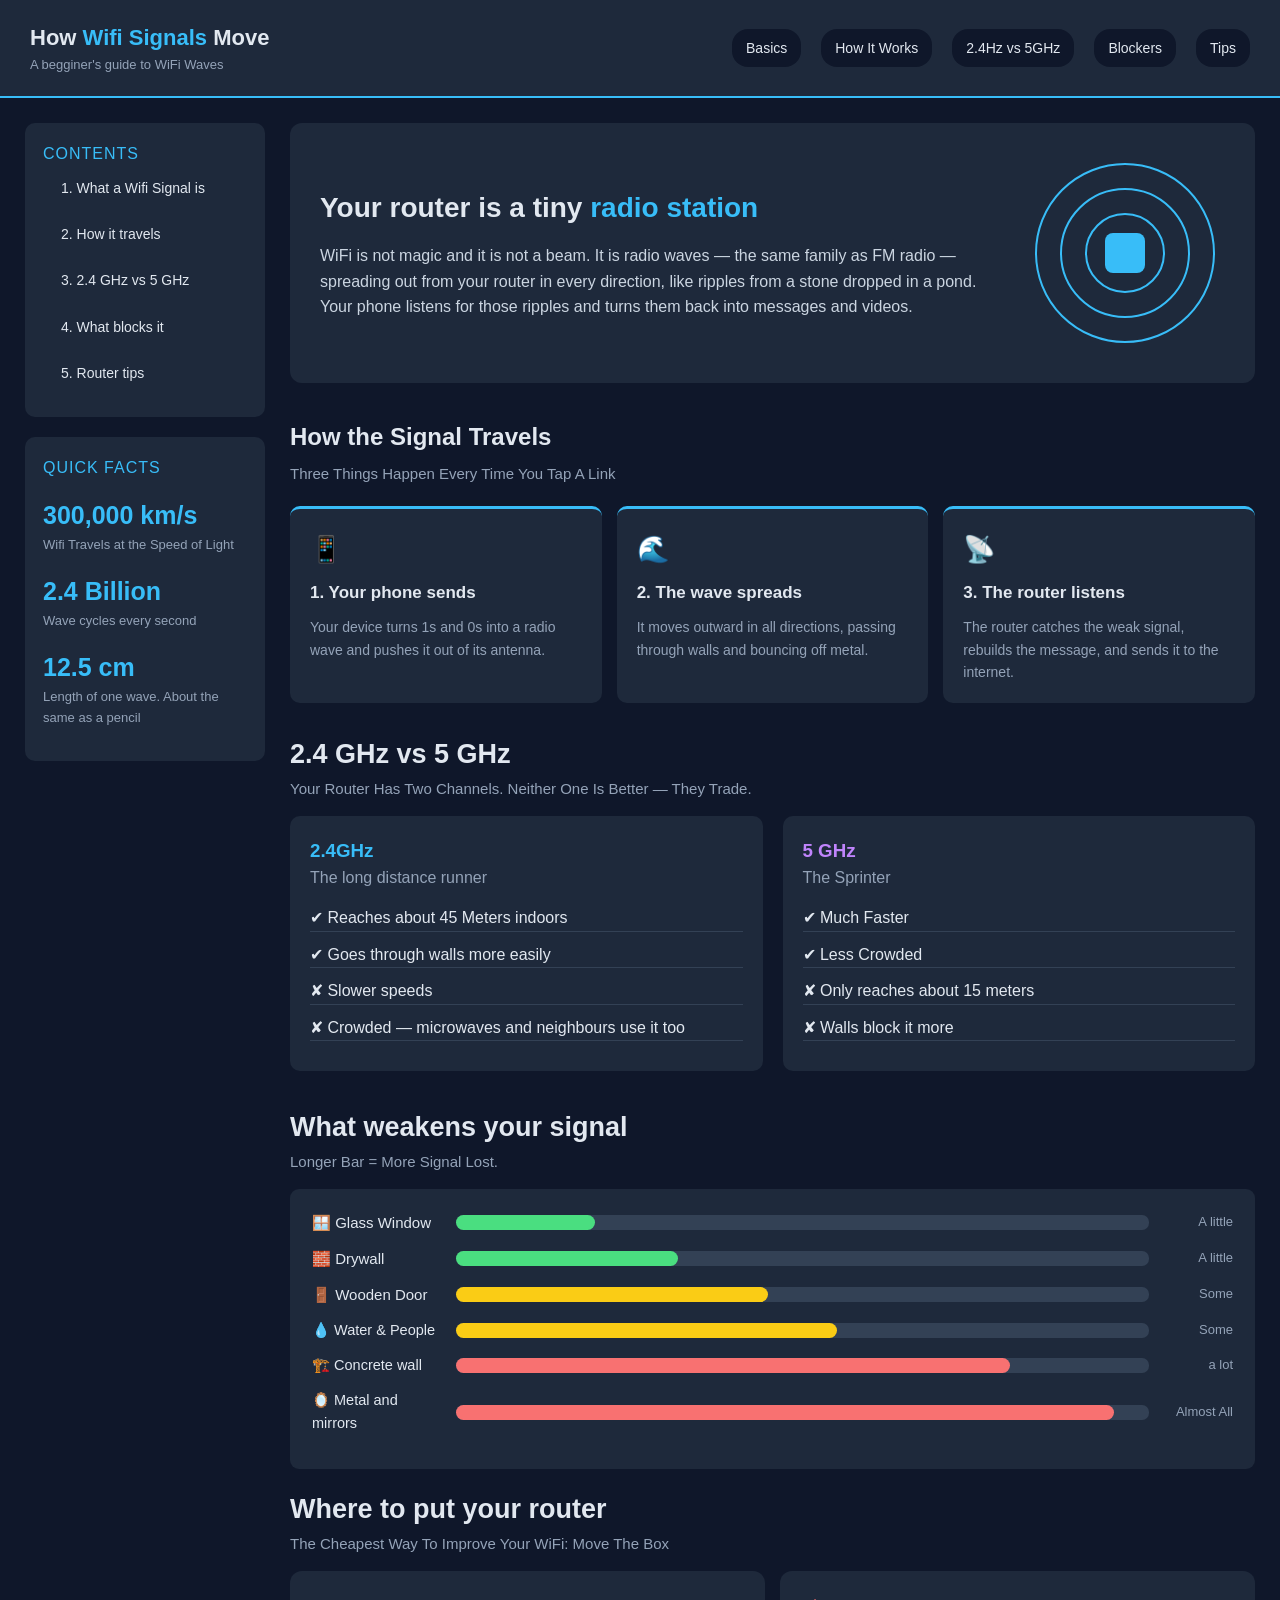
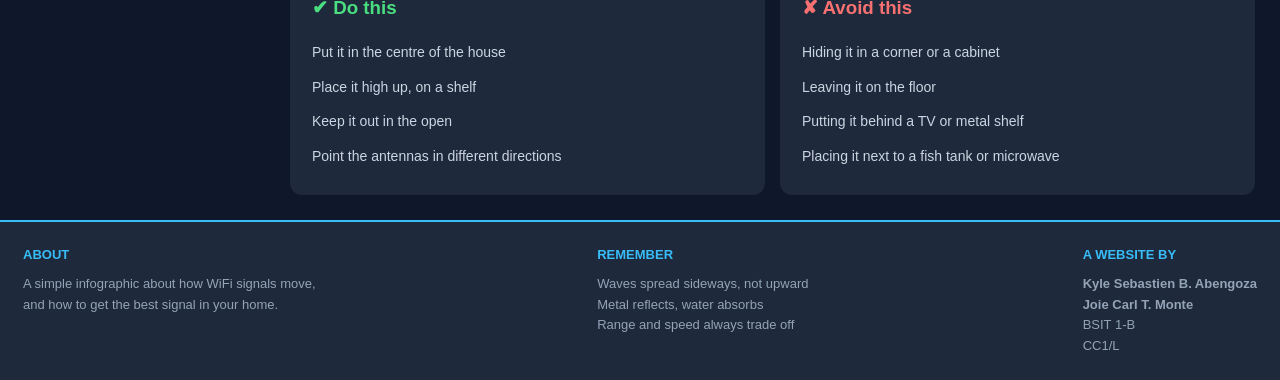
==== MAAMRIZZA/website.html @ 86022f6a "my website projects" ====
<!DOCTYPE html>
<html>
  <head>
    <meta charset="UTF-8">
    <meta name="viewport" content="width=device-width, initial-scale=1.0">
    <title>Kyle</title>
    <link rel="stylesheet" href="websitefinal.css">
  </head>
  <body>
    <header class="header">
      <div>
        <div class="logo">How <span>Wifi Signals</span> Move</div>
        <div class="undertext">A begginer's guide to WiFi Waves</div>
      </div>
      <nav class="navlinks">
        <a href="#basics">Basics</a>
        <a href="#card">How It Works</a>
        <a href="#2G">2.4Hz vs 5GHz</a>
        <a href="#graph">Blockers</a>
        <a href="#tips">Tips</a>
      </nav>
    </header>

    <div class="layout">
      <aside>
        <div class="side-box">
          <div class="sidebar-title">Contents</div>
          <ul>
            <li>1. What a Wifi Signal is</li>
            <li>2. How it travels</li>
            <li>3. 2.4 GHz vs 5 GHz</li>
            <li>4. What blocks it</li>
            <li>5. Router tips</li>
          </ul>
        </div>

        <div class="side-box">
          <div class="sidebar-title2">Quick Facts</div>

          <div class="info-box">
            <div class="info-no">300,000 km/s</div>
            <div class="info-text">Wifi Travels at the Speed of Light</div>
          </div>

          <div class="info-box">
            <div class="info-no">2.4 Billion</div>
            <div class="info-text">Wave cycles every second</div>
          </div>

          <div class="info-box">
            <div class="info-no">12.5 cm</div>
            <div class="info-text">Length of one wave. About the same as a pencil</div>
          </div>
        </div>
      </aside>

      <main>
        <section class="section" id="basics">
          <div class="intro">
            <div class="intro-text">
              <h1>Your router is a tiny <span>radio station</span></h1>
              <p>
                WiFi is not magic and it is not a beam. It is radio waves — the same family as FM radio — spreading out from your router in every direction, like ripples from a stone dropped in a pond. Your phone listens for those ripples and turns them back into messages and videos.
              </p>
            </div>

            <div class="router-picture">
              <div class="circle circle-1"></div>
              <div class="circle circle-2"></div>
              <div class="circle circle-3"></div>
              <div class="router-box"></div>
            </div>
          </div>
        </section>

        <section id="card">
          <h2 class="signal">How the Signal Travels</h2>
          <p class="section-sub">Three things happen every time you tap a link</p>

          <div class="cardholder">
            <div class="card">
              <div class="card-icon">📱</div>
              <h3>1. Your phone sends</h3>
              <p class="card-info">
                Your device turns 1s and 0s into a radio wave and pushes it out of its antenna.
              </p>
            </div>

            <div class="card">
              <div class="card-icon">🌊</div>
              <h3>2. The wave spreads</h3>
              <p class="card-info">
                It moves outward in all directions, passing through walls and bouncing off metal.
              </p>
            </div>

            <div class="card">
              <div class="card-icon">📡</div>
              <h3>3. The router listens</h3>
              <p class="card-info">
                The router catches the weak signal, rebuilds the message, and sends it to the internet.
              </p>
            </div>
          </div>
        </section>

        <section class="section" id="2G">
          <h1 class="vs">2.4 GHz vs 5 GHz</h1>
          <p class="section-sub">
            Your router has two channels. Neither one is better — they trade.
          </p>
          <div class="container-hz" id="bands">
            <div class="boxes blue">
              <h3>2.4GHz</h3>
              <p class="box-sub">The long distance runner</p>
              <ul>
                <li>✔ Reaches about 45 Meters indoors</li>
                <li>✔ Goes through walls more easily</li>
                <li>✘ Slower speeds</li>
                <li>✘ Crowded — microwaves and neighbours use it too</li>
              </ul>
            </div>

            <div class="boxes next">
              <h3>5 GHz</h3>
              <p class="box-sub">The Sprinter</p>
              <ul>
                <li>✔ Much Faster</li>
                <li>✔ Less Crowded</li>
                <li>✘ Only reaches about 15 meters</li>
                <li>✘ Walls block it more</li>
              </ul>
            </div>
          </div>
        </section>

        <section id="graph">
          <h1 class="section-info">What weakens your signal</h1>
          <p class="section-sub">Longer bar = more signal lost.</p>

          <div class="bars">
            <div class="bar-row">
              <div class="bar-label">🪟 Glass Window</div>
              <div class="bar-track">
                <div class="bar-fill good" style="width: 20%;"></div>
              </div>
              <div class="bar-value">A little</div>
            </div>

            <div class="bar-row">
              <div class="bar-label">🧱 Drywall</div>
              <div class="bar-track">
                <div class="bar-fill good" style="width: 32%;"></div>
              </div>
              <div class="bar-value">A little</div>
            </div>

            <div class="bar-row">
              <div class="bar-label">🚪 Wooden Door</div>
              <div class="bar-track">
                <div class="bar-fill medium" style="width: 45%;"></div>
              </div>
              <div class="bar-value">Some</div>
            </div>

            <div class="bar-row">
              <div class="bar-label water">💧 Water & People</div>
              <div class="bar-track">
                <div class="bar-fill medium" style="width: 55%;"></div>
              </div>
              <div class="bar-value">Some</div>
            </div>

            <div class="bar-row">
              <div class="bar-label water">🏗️ Concrete wall</div>
              <div class="bar-track">
                <div class="bar-fill bad" style="width: 80%;"></div>
              </div>
              <div class="bar-value">a lot</div>
            </div>

            <div class="bar-row">
              <div class="bar-label water">🪞 Metal and mirrors</div>
              <div class="bar-track">
                <div class="bar-fill bad" style="width: 95%;"></div>
              </div>
              <div class="bar-value">Almost All</div>
            </div>
          </div>
        </section>

        <section id="tips">
          <h1 style="font-size: 27px;">Where to put your router</h1>
          <p class="section-sub">The cheapest way to improve your WiFi: move the box</p>
          <div class="tips-box">
            <div class="do-this check">
              <h3>✔ Do this</h3>
              <ul>
                <li>Put it in the centre of the house</li>
                <li>Place it high up, on a shelf</li>
                <li>Keep it out in the open</li>
                <li>Point the antennas in different directions</li>
              </ul>
            </div>

            <div class="do-this wrong">
              <h3>✘ Avoid this</h3>
              <ul>
                <li>Hiding it in a corner or a cabinet</li>
                <li>Leaving it on the floor</li>
                <li>Putting it behind a TV or metal shelf</li>
                <li>Placing it next to a fish tank or microwave</li>
              </ul>
            </div>
          </div>
        </section>
      </main>
    </div>

    <footer class="footer">
      <div class="footer-column">
        <h4>ABOUT</h4>
        <p>A simple infographic about how WiFi signals move, and how to get the best signal in your home.</p>
      </div>

      <div class="footer-column">
        <h4>REMEMBER</h4>
        <ul>
          <li>Waves spread sideways, not upward</li>
          <li>Metal reflects, water absorbs</li>
          <li>Range and speed always trade off</li>
        </ul>
      </div>

      <div class="footer-column">
        <h4>A WEBSITE BY</h4>
        <ul>
          <li><strong>Kyle Sebastien B. Abengoza</strong></li>
          <li><strong>Joie Carl T. Monte</strong></li>
          <li>BSIT 1-B</li>
          <li>CC1/L</li>
        </ul>
      </div>
    </footer>
  </body>
</html>
---- MAAMRIZZA/websitefinal.css ----
/*GENERAL CSS GENERAL CSS GENERAL CSS*/
 
 *{
   margin: 0;
   padding: 0;
   box-sizing: border-box;
 }
 html{
  scroll-behavior: smooth;
 }
 body{
   line-height: 1.6;
   color: #e2e8f0;    
   background-color: #0f172a;
   font-family: Arial, Helvetica, sans-serif; 
 }
 a{
   text-decoration: none;
   color:  #e2e8f0; 
 }
 ul{
   list-style: none;
 }
  /* LAYOUT FOR THE SIDEBAR AND BODY */
 .layout{ 
  display: grid;
  grid-template-columns: 240px 1fr; /* 240px for the sidebar and the remaining space is for the body */
  padding: 25px;
  gap: 25px;
  }
 

/* HEADER CSS HEADER CSS HEADER CSS */

 .header{
   background-color: #1e293b;
   border-bottom: 2px solid #38bdf8;
   padding: 20px 30px;
   display: flex;
   align-items: center;
   flex-wrap: wrap;
   justify-content: space-between;
 }
 .logo{
   font-size: 22px;
   font-weight: bold;
 }
 .logo span{
   color: #38bdf8;
 }
 .undertext{
   font-size: 13px;
   color: #94a3b8;
 }
 .navlinks{
   display:flex;
   gap: 20px;
   flex-wrap: wrap;
   
 }
 .navlinks a{
   background-color: #0f172a;
   border-radius: 16px;
   padding: 8px 14px;
   font-size: 14px;
   transition: background-color 0.5s
 }
 .navlinks a:hover{
   background-color: #38bdf8;
 }


/* SIDEBAR CSS SIDEBAR CSS SIDEBAR CSS */


 .side-box{
   background-color: #1e293b; 
   border-radius: 10px;
   padding: 18px;
   margin-bottom: 20px;
 }
 .sidebar-title{
   color: #38bdf8;
   text-transform: uppercase;
   letter-spacing: 1px;
 }
 .side-box li{
   padding: 10px 18px;
   font-size: 14px;
   margin-bottom: 4px;
   transition: background-color .25s
 }
 .side-box li:hover{
   background-color: #334155;
 }
 .sidebar-title2{
   color: #38bdf8;
   text-transform: uppercase;
   letter-spacing: 1px;
   margin-bottom: 15px;
 }
 .info-box{
   margin-bottom: 15px;
 }

 .info-no{
   color: #38bdf8;
   font-weight: bold;
   font-size: 25px;
  
 }
 .info-text{
   color:#94a3b8;
   font-size: 13px;
 }
 


/* INTRO CSS INTRO CSS INTRO CSS */
      .intro{
        background-color: #1e293b;
        padding: 30px;
        border-radius: 12px;
        display: flex;
        flex-wrap: wrap;
        align-items: center;
        gap: 30px;
      }
      .intro-text{
        flex:1;
        min-width: 260px;
      }
      
      .intro-text span{
        color:#38bdf8;

      }
      .intro-text h1{
        font-size: 28px;
        margin-bottom: 12px;  
      }
      .intro-text p{
        color: #cbd5e1;
      }
  /* IMAGE ANIMATION IMAGE ANIMATION */

.router-picture {
  position: relative;
  width: 200px;
  height: 200px;
}

.circle {
  position: absolute;
  border: 2px solid #38bdf8;
  border-radius: 50%; 
  animation: wifi 3s infinite;
  
}
.circle-1{
  width: 80px;
  height:80px;
  top: 60px;
  left: 60px;
  animation-delay: 0s;
}
.circle-2{
  width: 130px;
  height: 130px;
  top:35px;
  left:35px;
   animation-delay: 0.5s;
}
.circle-3{
  width: 180px;
  height: 180px;
  top: 10px;
  left: 10px;
  animation-delay: 1s;
}
@keyframes wifi{
  0% { opacity: 0.2; }
  50%{ opacity: 1; }
  100%{opacity: 0.2;}
}
.router-box{
  position:absolute;
  top: 80px;
  left: 80px;
  width: 40px;
  height: 40px;
  background-color: #38bdf8;
  border-radius: 8px;
}

.section{
  margin-bottom: 35px;
}

  .section-sub{
    color: #94a3b8;
    font-size: 15px;
    text-transform:capitalize;
    margin-bottom: 15px;
  }
  .section-info{
    font-size: 27px;
  }
  .signal{
    margin-bottom: 6px;
  }
  

/* CARDS == CARDS == CARDS == CARDS */

.cardholder{
  margin-top: 20px;
  display:grid;
  grid-template-columns: repeat(3, 1fr);
  gap: 15px;
  margin-bottom: 30px;
}
.card{
  background-color: #1e293b;
  padding: 20px;
  border-radius: 10px;
  border-top: 3px solid #38bdf8;
  transition: background-color 0.3s;
  
}
.card:hover{
  background-color: #334155;
}
.card-icon{
  font-size: 26px;
  margin-bottom: 8px;
  
}
.card h3{
  margin-bottom: 10px;
  font-size: 17px;
}
.card p{
  font-size: 14px;
  color: #94a3b8;
}

/* == COMPARE PART == COMPARE PART == COMPARE PART ==*/

.container-hz{
  display: grid;
  grid-template-columns: 1fr 1fr;
  gap: 20px;
}
.boxes{
  background-color:  #1e293b;
  padding: 20px;
  border-radius: 10px;
}
.box-sub{
 color:#94a3b8;
 margin-bottom: 14px;
}
.boxes li{
  margin-bottom: 10px;
  border-bottom: 1px solid #334155;
}
.vs{
  font-size: 27px;
}

.blue h3{
  color: #38bdf8;
}
.next h3{
  color: #c084fc;
 }

/* BARS BARS BARS BARS*/

.bars{
  background-color: #1e293b;
  padding: 22px;
  border-radius: 9px;
  margin-bottom: 19px;
  
}
.bar-row{
  display: flex;
  gap: 14px;
  align-items: center;
  margin-bottom: 12px;
}
.bar-label{
  width: 130px;
  font-size: 15px;
}
.bar-track{
  flex: 1;
  background-color: #334155;
  border-radius: 7px;
  height: 15px;
  
}
.bar-fill{
  border-radius: 12px;
  height: 100%;
 
}
.good{
  background-color: #4ade80;
}
.medium{
  background-color: #facc15;
}
.bad{
  background-color: #f87171;
}
.water{
  font-size: 14.5px;
}

.bar-value{
  width: 70px;
  font-size: 13px;
  color: #94a3b8;
  text-align: right;
}


/*TIPS TIPS TIPS TIPS*/
.do-this{
  background-color: #1e293b;
  padding: 22px;
  border-radius: 12px;
}
.tips-box{
  display: grid;
  grid-template-columns: 1fr 1fr;
  gap: 15px;
}

.do-this h3{
  margin-bottom: 13px;
}
.check h3{
  color:#4ade80;
}
.wrong h3{
  color: #f87171;
}
.do-this li{
  padding: 6px 0;
  font-size: 14px;
  color: #cbd5e1;
}

/* FOOTER FOOTER FOOTER FOOTER FOOTER */

.footer{
  display: flex;
  border-top: 2px solid #38bdf8;
  background-color:  #1e293b;
  padding: 23px;
  flex-wrap: wrap;
  justify-content: space-between;
}
.footer-column{
 max-width: 300px;
}
.footer h4{
  font-size: 13px;
  color: #38bdf8;
  text-transform: uppercase;
  margin-bottom: 8px;
}
.footer li,
.footer p{
  font-size: 13px;
  color: #94a3b8;
}
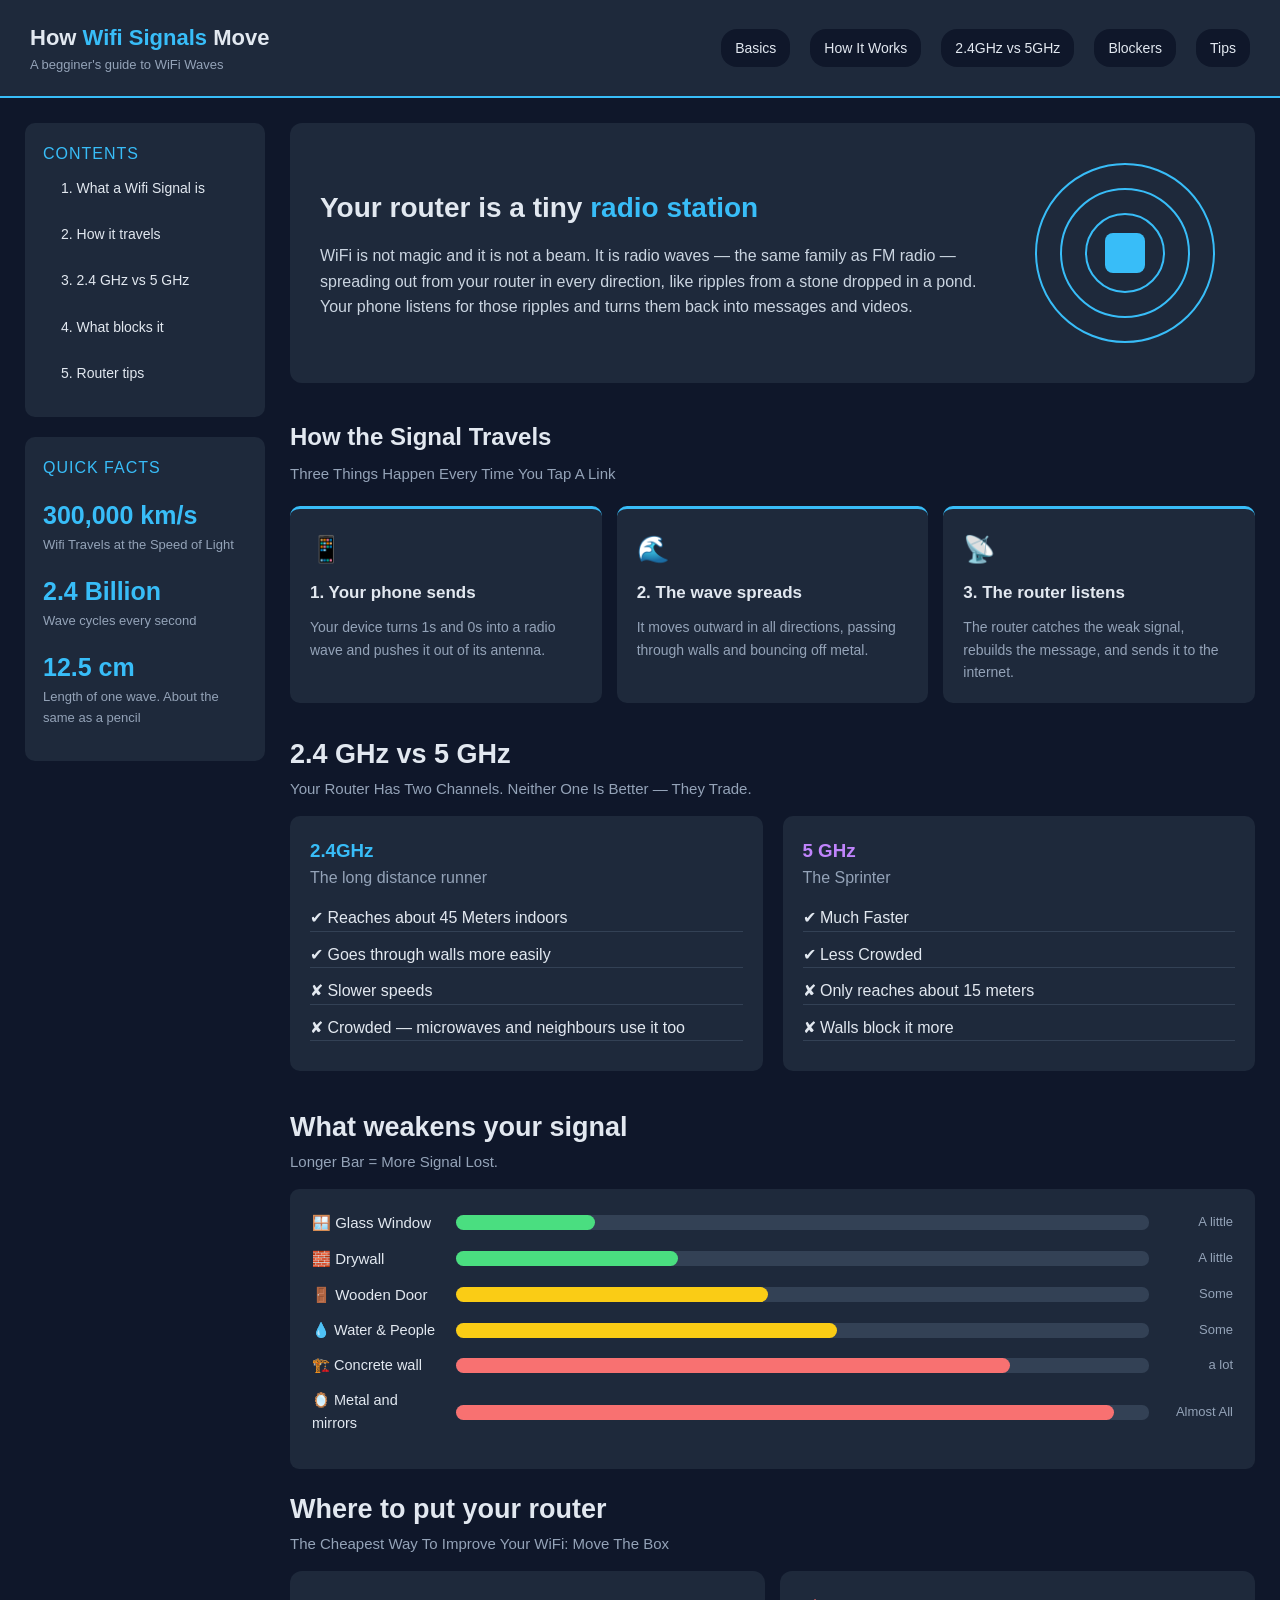
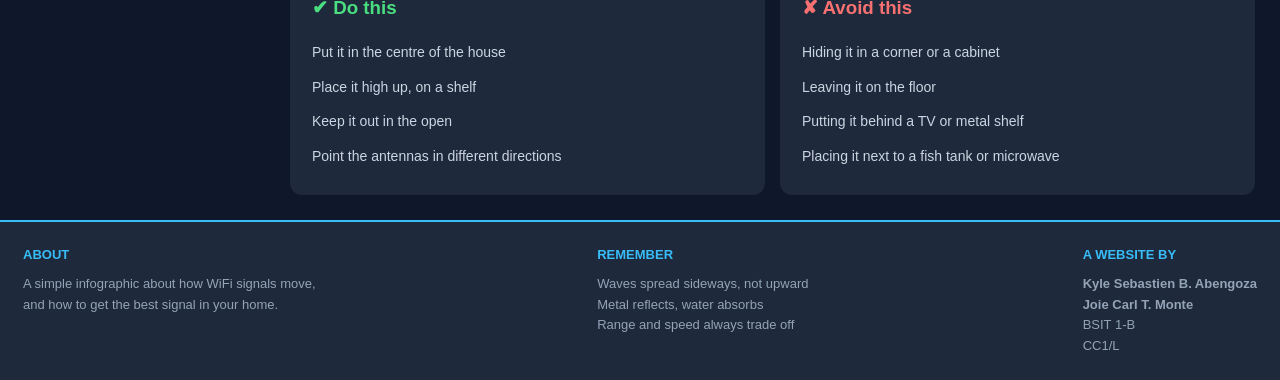
==== commit 39d2e854: "Changed nav 2Hz to 2GHz in main website html" ====
--- a/MAAMRIZZA/website.html
+++ b/MAAMRIZZA/website.html
@@ -15,7 +15,7 @@
       <nav class="navlinks">
         <a href="#basics">Basics</a>
         <a href="#card">How It Works</a>
-        <a href="#2G">2.4Hz vs 5GHz</a>
+        <a href="#2G">2.4GHz vs 5GHz</a>
         <a href="#graph">Blockers</a>
         <a href="#tips">Tips</a>
       </nav>
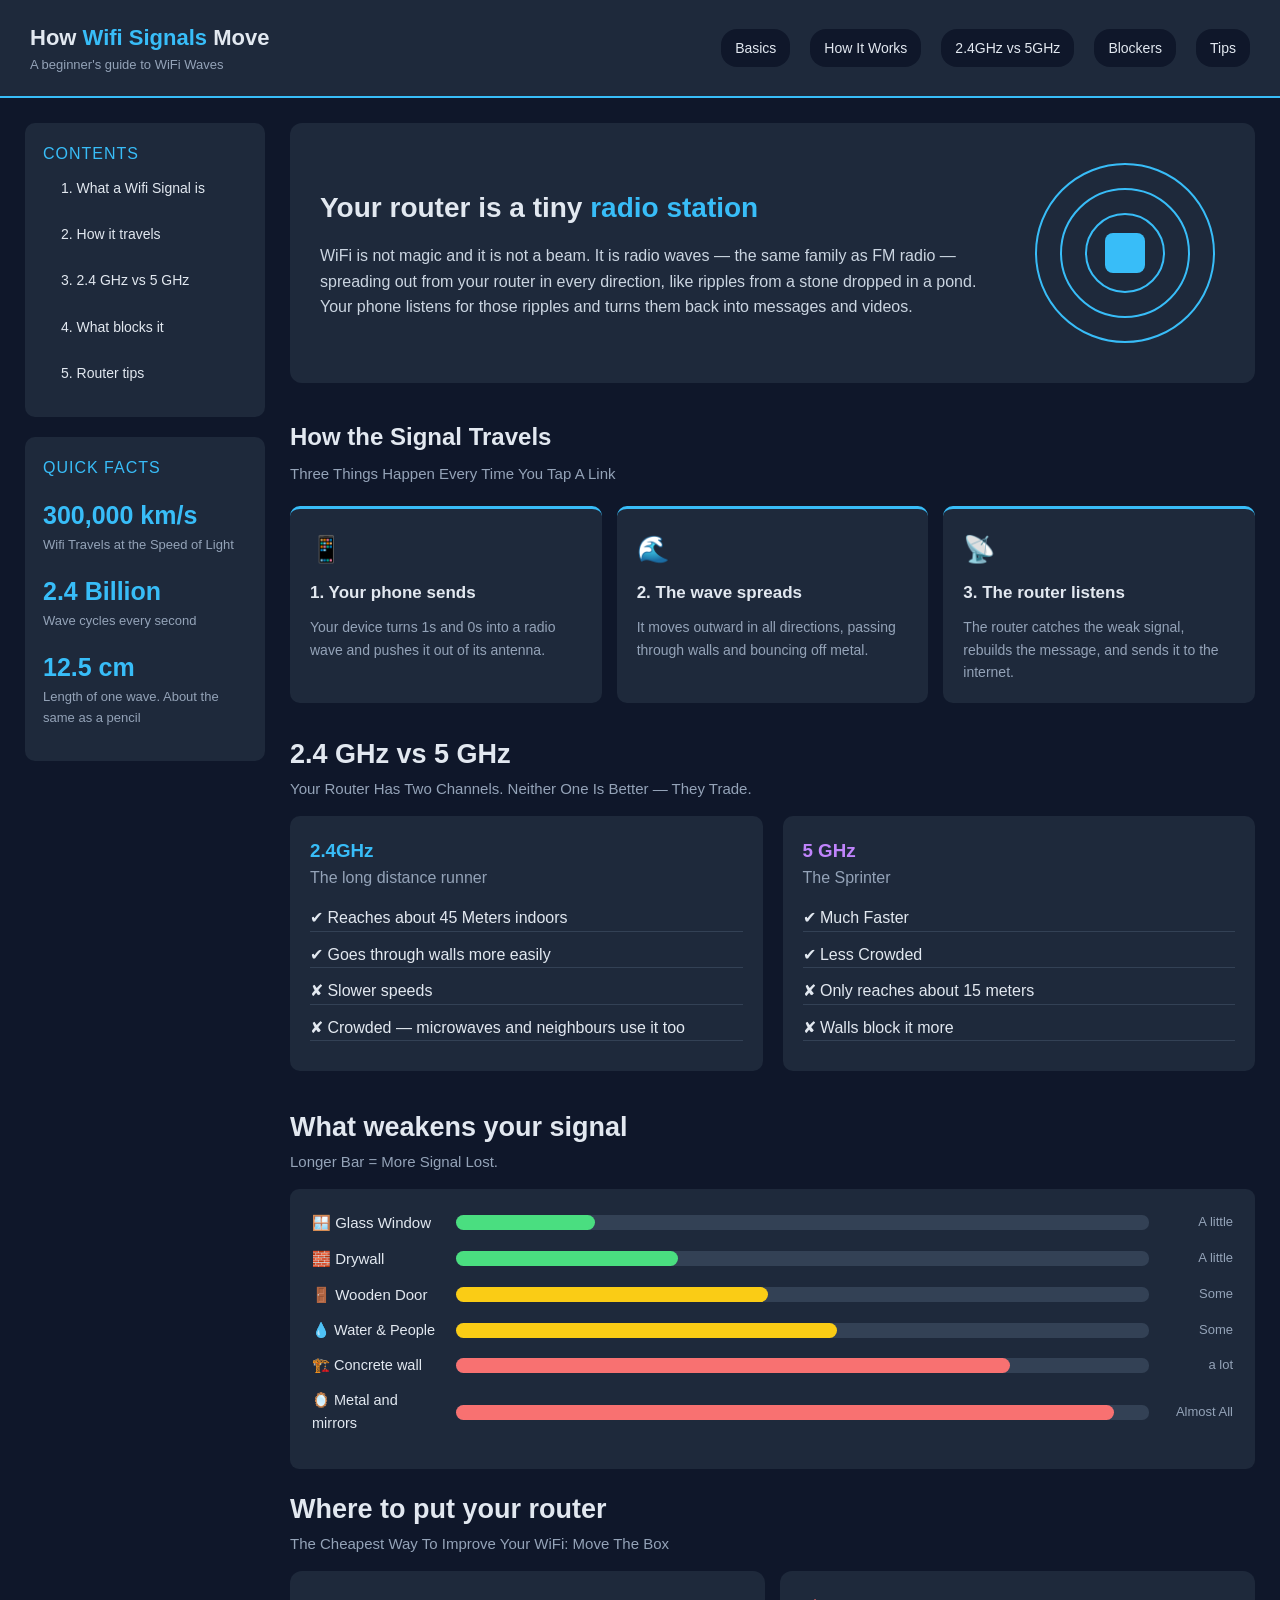
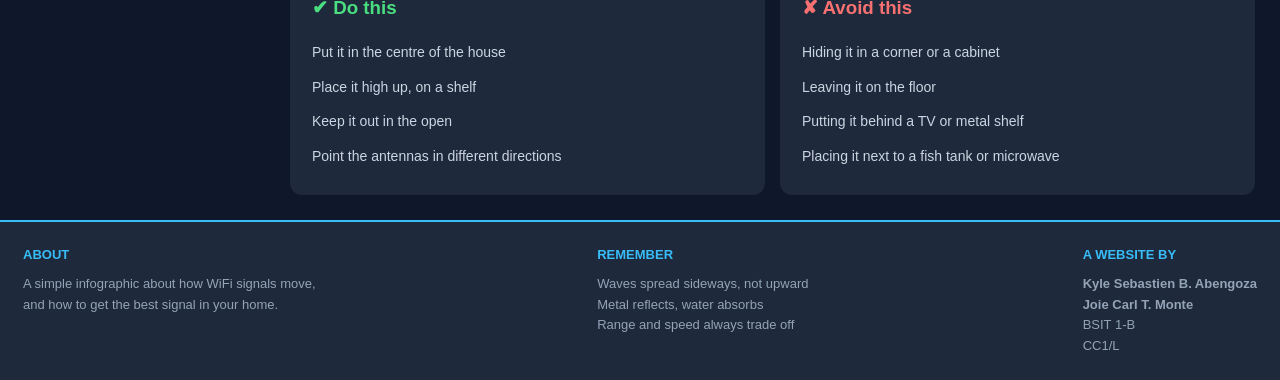
==== commit ec8db050: "minor spelling fixes" ====
--- a/MAAMRIZZA/website.html
+++ b/MAAMRIZZA/website.html
@@ -10,7 +10,7 @@
     <header class="header">
       <div>
         <div class="logo">How <span>Wifi Signals</span> Move</div>
-        <div class="undertext">A begginer's guide to WiFi Waves</div>
+        <div class="undertext">A beginner's guide to WiFi Waves</div>
       </div>
       <nav class="navlinks">
         <a href="#basics">Basics</a>
